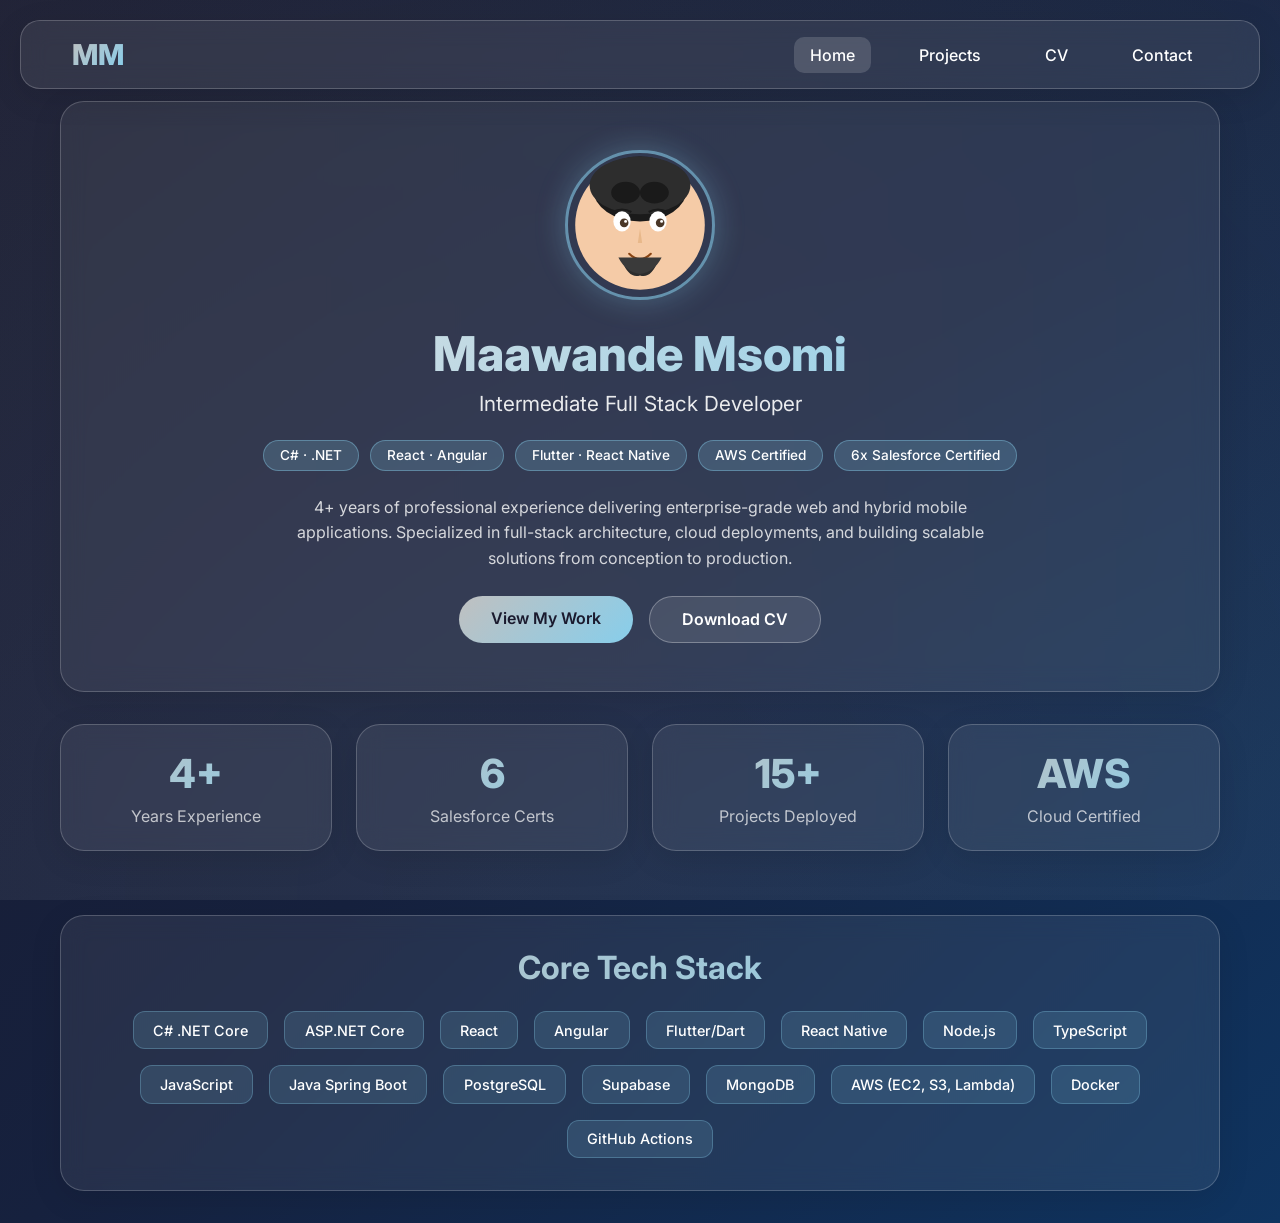
==== index.html @ 44770edf "Created personal portfolio with glass morphism effect styling" ====
<!DOCTYPE html>
<html lang="en">
<head>
    <meta charset="UTF-8">
    <meta name="viewport" content="width=device-width, initial-scale=1.0">
    <title>Maawande Msomi | Full Stack Developer</title>
    <link rel="stylesheet" href="css/style.css">
    <link href="https://fonts.googleapis.com/css2?family=Inter:wght@300;400;500;600;700;800&display=swap" rel="stylesheet">
</head>
<body>
    <!-- Animated Background -->
    <div class="bg-animation">
        <div class="gradient-bg"></div>
    </div>

    <!-- Glass Navigation -->
    <nav class="glass-nav">
        <div class="nav-container">
            <div class="logo">
                <span class="logo-text">MM</span>
            </div>
            <ul class="nav-links">
                <li><a href="index.html" class="active">Home</a></li>
                <li><a href="projects.html">Projects</a></li>
                <li><a href="cv.html">CV</a></li>
                <li><a href="contact.html">Contact</a></li>
            </ul>
            <div class="mobile-menu">☰</div>
        </div>
    </nav>

    <!-- Main Hero Section -->
    <main class="container">
        <div class="glass-card hero-card">
            <div class="avatar-container">
                <div class="avatar">
                    <svg viewBox="0 0 200 200" xmlns="http://www.w3.org/2000/svg">
                        <!-- Face base (fair skin) -->
                        <circle cx="100" cy="100" r="90" fill="#F5CBA7"/>
                        
                        <!-- Hair (short black) -->
                        <ellipse cx="100" cy="50" rx="65" ry="45" fill="#1a1a1a"/>
                        <ellipse cx="100" cy="45" rx="70" ry="40" fill="#2d2d2d"/>
                        <ellipse cx="80" cy="55" rx="20" ry="15" fill="#1a1a1a"/>
                        <ellipse cx="120" cy="55" rx="20" ry="15" fill="#1a1a1a"/>
                        
                        <!-- Eyes -->
                        <ellipse cx="75" cy="95" rx="12" ry="14" fill="white"/>
                        <ellipse cx="125" cy="95" rx="12" ry="14" fill="white"/>
                        <circle cx="78" cy="97" r="6" fill="#4a3728"/>
                        <circle cx="128" cy="97" r="6" fill="#4a3728"/>
                        <circle cx="80" cy="95" r="2" fill="white"/>
                        <circle cx="130" cy="95" r="2" fill="white"/>
                        
                        <!-- Eyebrows -->
                        <path d="M62 82 Q75 75 88 82" stroke="#1a1a1a" stroke-width="3" fill="none"/>
                        <path d="M112 82 Q125 75 138 82" stroke="#1a1a1a" stroke-width="3" fill="none"/>
                        
                        <!-- Nose -->
                        <path d="M100 105 L97 125 L103 125 Z" fill="#E8B88A"/>
                        
                        <!-- Mouth -->
                        <path d="M85 140 Q100 155 115 140" stroke="#8B4513" stroke-width="3" fill="none" stroke-linecap="round"/>
                        
                        <!-- Beard (black short beard) -->
                        <path d="M75 150 Q85 175 100 170 Q115 175 125 150" fill="#2d2d2d"/>
                        <path d="M70 145 Q80 165 100 168 Q120 165 130 145" fill="#3a3a3a"/>
                    </svg>
                </div>
            </div>
            <h1 class="hero-title">Maawande Msomi</h1>
            <p class="hero-subtitle">Intermediate Full Stack Developer</p>
            <div class="badge-container">
                <span class="badge">C# · .NET</span>
                <span class="badge">React · Angular</span>
                <span class="badge">Flutter · React Native</span>
                <span class="badge">AWS Certified</span>
                <span class="badge">6x Salesforce Certified</span>
            </div>
            <p class="hero-description">
                4+ years of professional experience delivering enterprise-grade web and hybrid mobile applications. 
                Specialized in full-stack architecture, cloud deployments, and building scalable solutions from 
                conception to production.
            </p>
            <div class="hero-buttons">
                <a href="projects.html" class="btn-primary">View My Work</a>
                <a href="cv.html" class="btn-secondary">Download CV</a>
            </div>
        </div>

        <!-- Stats Section -->
        <div class="stats-grid">
            <div class="glass-card stat-card">
                <div class="stat-number">4+</div>
                <div class="stat-label">Years Experience</div>
            </div>
            <div class="glass-card stat-card">
                <div class="stat-number">6</div>
                <div class="stat-label">Salesforce Certs</div>
            </div>
            <div class="glass-card stat-card">
                <div class="stat-number">15+</div>
                <div class="stat-label">Projects Deployed</div>
            </div>
            <div class="glass-card stat-card">
                <div class="stat-number">AWS</div>
                <div class="stat-label">Cloud Certified</div>
            </div>
        </div>

        <!-- Tech Stack Section -->
        <div class="glass-card tech-section">
            <h2 class="section-title">Core Tech Stack</h2>
            <div class="tech-grid">
                <div class="tech-item">C# .NET Core</div>
                <div class="tech-item">ASP.NET Core</div>
                <div class="tech-item">React</div>
                <div class="tech-item">Angular</div>
                <div class="tech-item">Flutter/Dart</div>
                <div class="tech-item">React Native</div>
                <div class="tech-item">Node.js</div>
                <div class="tech-item">TypeScript</div>
                <div class="tech-item">JavaScript</div>
                <div class="tech-item">Java Spring Boot</div>
                <div class="tech-item">PostgreSQL</div>
                <div class="tech-item">Supabase</div>
                <div class="tech-item">MongoDB</div>
                <div class="tech-item">AWS (EC2, S3, Lambda)</div>
                <div class="tech-item">Docker</div>
                <div class="tech-item">GitHub Actions</div>
            </div>
        </div>
    </main>

    <script src="js/main.js"></script>
</body>
</html>
---- css/style.css ----
* {
    margin: 0;
    padding: 0;
    box-sizing: border-box;
}

body {
    font-family: 'Inter', sans-serif;
    background: linear-gradient(135deg, #1a1a2e 0%, #16213e 50%, #0f3460 100%);
    min-height: 100vh;
    color: #fff;
    overflow-x: hidden;
}

/* Animated Background */
.bg-animation {
    position: fixed;
    top: 0;
    left: 0;
    width: 100%;
    height: 100%;
    z-index: -2;
    overflow: hidden;
}

.gradient-bg {
    position: absolute;
    width: 200%;
    height: 200%;
    background: radial-gradient(circle at 20% 50%, rgba(192, 192, 192, 0.1) 0%, rgba(173, 216, 230, 0.05) 50%, transparent 70%);
    animation: float 20s ease-in-out infinite;
}

@keyframes float {
    0%, 100% { transform: translate(0, 0) rotate(0deg); }
    33% { transform: translate(-2%, -2%) rotate(1deg); }
    66% { transform: translate(2%, 1%) rotate(-1deg); }
}

/* Glass Navigation */
.glass-nav {
    position: sticky;
    top: 20px;
    margin: 0 20px;
    background: rgba(255, 255, 255, 0.08);
    backdrop-filter: blur(12px);
    border-radius: 20px;
    border: 1px solid rgba(255, 255, 255, 0.2);
    box-shadow: 0 8px 32px rgba(0, 0, 0, 0.1);
    z-index: 1000;
}

.nav-container {
    max-width: 1200px;
    margin: 0 auto;
    padding: 1rem 2rem;
    display: flex;
    justify-content: space-between;
    align-items: center;
}

.logo-text {
    font-size: 1.8rem;
    font-weight: 800;
    background: linear-gradient(135deg, #c0c0c0, #87CEEB);
    -webkit-background-clip: text;
    background-clip: text;
    color: transparent;
}

.nav-links {
    display: flex;
    gap: 2rem;
    list-style: none;
}

.nav-links a {
    color: #fff;
    text-decoration: none;
    font-weight: 500;
    transition: all 0.3s ease;
    padding: 0.5rem 1rem;
    border-radius: 10px;
}

.nav-links a:hover, .nav-links a.active {
    background: rgba(255, 255, 255, 0.15);
    backdrop-filter: blur(4px);
}

.mobile-menu {
    display: none;
    font-size: 2rem;
    cursor: pointer;
}

/* Container */
.container {
    max-width: 1200px;
    margin: 2rem auto;
    padding: 0 20px;
}

/* Glass Cards */
.glass-card {
    background: rgba(255, 255, 255, 0.07);
    backdrop-filter: blur(12px);
    border-radius: 24px;
    border: 1px solid rgba(255, 255, 255, 0.2);
    padding: 2rem;
    margin-bottom: 2rem;
    transition: all 0.3s ease;
    box-shadow: 0 8px 32px rgba(0, 0, 0, 0.1);
}

.glass-card:hover {
    background: rgba(255, 255, 255, 0.12);
    border-color: rgba(255, 255, 255, 0.3);
    transform: translateY(-5px);
}

/* Hero Section */
.hero-card {
    text-align: center;
    padding: 3rem;
}

.avatar-container {
    display: flex;
    justify-content: center;
    margin-bottom: 1.5rem;
}

.avatar {
    width: 150px;
    height: 150px;
    border-radius: 50%;
    overflow: hidden;
    border: 3px solid rgba(135, 206, 235, 0.6);
    box-shadow: 0 0 30px rgba(135, 206, 235, 0.3);
}

.avatar svg {
    width: 100%;
    height: 100%;
}

.hero-title {
    font-size: 3rem;
    font-weight: 800;
    background: linear-gradient(135deg, #e0e0e0, #87CEEB);
    -webkit-background-clip: text;
    background-clip: text;
    color: transparent;
    margin-bottom: 0.5rem;
}

.hero-subtitle {
    font-size: 1.3rem;
    color: rgba(255, 255, 255, 0.9);
    margin-bottom: 1rem;
}

.badge-container {
    display: flex;
    flex-wrap: wrap;
    justify-content: center;
    gap: 0.7rem;
    margin: 1.5rem 0;
}

.badge {
    background: rgba(135, 206, 235, 0.2);
    border: 1px solid rgba(135, 206, 235, 0.4);
    padding: 0.4rem 1rem;
    border-radius: 20px;
    font-size: 0.85rem;
    font-weight: 500;
}

.hero-description {
    max-width: 700px;
    margin: 1.5rem auto;
    line-height: 1.6;
    color: rgba(255, 255, 255, 0.8);
}

.hero-buttons {
    display: flex;
    gap: 1rem;
    justify-content: center;
}

.btn-primary, .btn-secondary {
    padding: 0.8rem 2rem;
    border-radius: 40px;
    text-decoration: none;
    font-weight: 600;
    transition: all 0.3s ease;
    cursor: pointer;
    border: none;
    font-size: 1rem;
}

.btn-primary {
    background: linear-gradient(135deg, #c0c0c0, #87CEEB);
    color: #1a1a2e;
}

.btn-primary:hover {
    transform: translateY(-2px);
    box-shadow: 0 10px 25px rgba(135, 206, 235, 0.3);
}

.btn-secondary {
    background: rgba(255, 255, 255, 0.1);
    border: 1px solid rgba(255, 255, 255, 0.3);
    color: #fff;
}

.btn-secondary:hover {
    background: rgba(255, 255, 255, 0.2);
}

/* Stats Grid */
.stats-grid {
    display: grid;
    grid-template-columns: repeat(auto-fit, minmax(200px, 1fr));
    gap: 1.5rem;
    margin-bottom: 2rem;
}

.stat-card {
    text-align: center;
    padding: 1.5rem;
}

.stat-number {
    font-size: 2.5rem;
    font-weight: 800;
    background: linear-gradient(135deg, #c0c0c0, #87CEEB);
    -webkit-background-clip: text;
    background-clip: text;
    color: transparent;
}

.stat-label {
    margin-top: 0.5rem;
    color: rgba(255, 255, 255, 0.7);
}

/* Tech Section */
.tech-section {
    text-align: center;
}

.section-title {
    font-size: 2rem;
    margin-bottom: 1.5rem;
    background: linear-gradient(135deg, #c0c0c0, #87CEEB);
    -webkit-background-clip: text;
    background-clip: text;
    color: transparent;
}

.tech-grid {
    display: flex;
    flex-wrap: wrap;
    justify-content: center;
    gap: 1rem;
}

.tech-item {
    background: rgba(135, 206, 235, 0.15);
    padding: 0.6rem 1.2rem;
    border-radius: 12px;
    font-size: 0.9rem;
    font-weight: 500;
    border: 1px solid rgba(135, 206, 235, 0.3);
}

/* Projects Grid */
.projects-grid {
    display: grid;
    grid-template-columns: repeat(auto-fill, minmax(350px, 1fr));
    gap: 2rem;
}

.project-card {
    background: rgba(255, 255, 255, 0.07);
    backdrop-filter: blur(12px);
    border-radius: 20px;
    padding: 1.5rem;
    border: 1px solid rgba(255, 255, 255, 0.2);
    transition: all 0.3s ease;
}

.project-card:hover {
    transform: translateY(-8px);
    background: rgba(255, 255, 255, 0.12);
    border-color: rgba(135, 206, 235, 0.5);
}

.project-title {
    font-size: 1.5rem;
    font-weight: 700;
    margin-bottom: 0.5rem;
    color: #87CEEB;
}

.project-description {
    color: rgba(255, 255, 255, 0.8);
    line-height: 1.5;
    margin: 1rem 0;
}

.project-tech {
    display: flex;
    flex-wrap: wrap;
    gap: 0.5rem;
    margin: 1rem 0;
}

.tech-tag {
    background: rgba(135, 206, 235, 0.2);
    padding: 0.2rem 0.7rem;
    border-radius: 12px;
    font-size: 0.75rem;
}

.project-links {
    display: flex;
    gap: 1rem;
    margin-top: 1rem;
}

.project-link {
    color: #87CEEB;
    text-decoration: none;
    font-size: 0.9rem;
    font-weight: 500;
}

/* CV Page Styles */
.cert-banner {
    text-align: center;
}

.cert-list {
    display: flex;
    flex-wrap: wrap;
    justify-content: center;
    gap: 0.8rem;
    margin-top: 1rem;
}

.cert-badge {
    background: rgba(135, 206, 235, 0.2);
    border: 1px solid rgba(135, 206, 235, 0.4);
    padding: 0.4rem 1rem;
    border-radius: 20px;
    font-size: 0.85rem;
}

.cv-section {
    padding: 2rem;
}

.experience-item, .education-item {
    margin-bottom: 2rem;
    padding-bottom: 1.5rem;
    border-bottom: 1px solid rgba(255, 255, 255, 0.1);
}

.experience-item h3, .education-item h3 {
    font-size: 1.2rem;
    color: #87CEEB;
    margin-bottom: 0.3rem;
}

.company, .institution {
    color: rgba(255, 255, 255, 0.6);
    margin-bottom: 1rem;
    font-size: 0.9rem;
}

.experience-item ul {
    list-style: none;
    padding-left: 0;
}

.experience-item li {
    padding-left: 1.2rem;
    position: relative;
    margin-bottom: 0.5rem;
    line-height: 1.5;
}

.experience-item li:before {
    content: "▹";
    position: absolute;
    left: 0;
    color: #87CEEB;
}

.skills-grid {
    display: grid;
    grid-template-columns: repeat(auto-fit, minmax(300px, 1fr));
    gap: 1.5rem;
}

.skill-category h3 {
    color: #87CEEB;
    margin-bottom: 0.5rem;
    font-size: 1rem;
}

.skill-category p {
    line-height: 1.6;
    color: rgba(255, 255, 255, 0.8);
    font-size: 0.9rem;
}

/* Contact Page */
.contact-grid {
    display: grid;
    grid-template-columns: 1fr 1.5fr;
    gap: 2rem;
}

.contact-detail {
    display: flex;
    gap: 1rem;
    margin-bottom: 1.5rem;
    align-items: center;
}

.contact-icon {
    font-size: 1.5rem;
}

.contact-detail a {
    color: #87CEEB;
    text-decoration: none;
}

.social-links {
    display: flex;
    gap: 1rem;
    margin-top: 2rem;
}

.social-link {
    background: rgba(135, 206, 235, 0.2);
    padding: 0.5rem 1rem;
    border-radius: 20px;
    text-decoration: none;
    color: #fff;
}

.contact-form input, .contact-form textarea {
    width: 100%;
    padding: 0.8rem;
    margin-bottom: 1rem;
    background: rgba(255, 255, 255, 0.1);
    border: 1px solid rgba(255, 255, 255, 0.2);
    border-radius: 12px;
    color: #fff;
    font-family: inherit;
}

.contact-form input:focus, .contact-form textarea:focus {
    outline: none;
    border-color: #87CEEB;
}

.form-note {
    font-size: 0.75rem;
    color: rgba(255, 255, 255, 0.5);
    margin-top: 1rem;
    text-align: center;
}

/* Page Header */
.page-header {
    text-align: center;
}

.page-title {
    font-size: 2.5rem;
    font-weight: 800;
    background: linear-gradient(135deg, #c0c0c0, #87CEEB);
    -webkit-background-clip: text;
    background-clip: text;
    color: transparent;
    margin-bottom: 0.5rem;
}

.page-subtitle {
    color: rgba(255, 255, 255, 0.7);
}

/* Responsive */
@media (max-width: 768px) {
    .nav-links {
        display: none;
    }
    
    .mobile-menu {
        display: block;
    }
    
    .hero-title {
        font-size: 2rem;
    }
    
    .projects-grid {
        grid-template-columns: 1fr;
    }
    
    .contact-grid {
        grid-template-columns: 1fr;
    }
    
    .stats-grid {
        grid-template-columns: repeat(2, 1fr);
    }
    
    .hero-buttons {
        flex-direction: column;
    }
    
    .glass-card {
        padding: 1.5rem;
    }
}
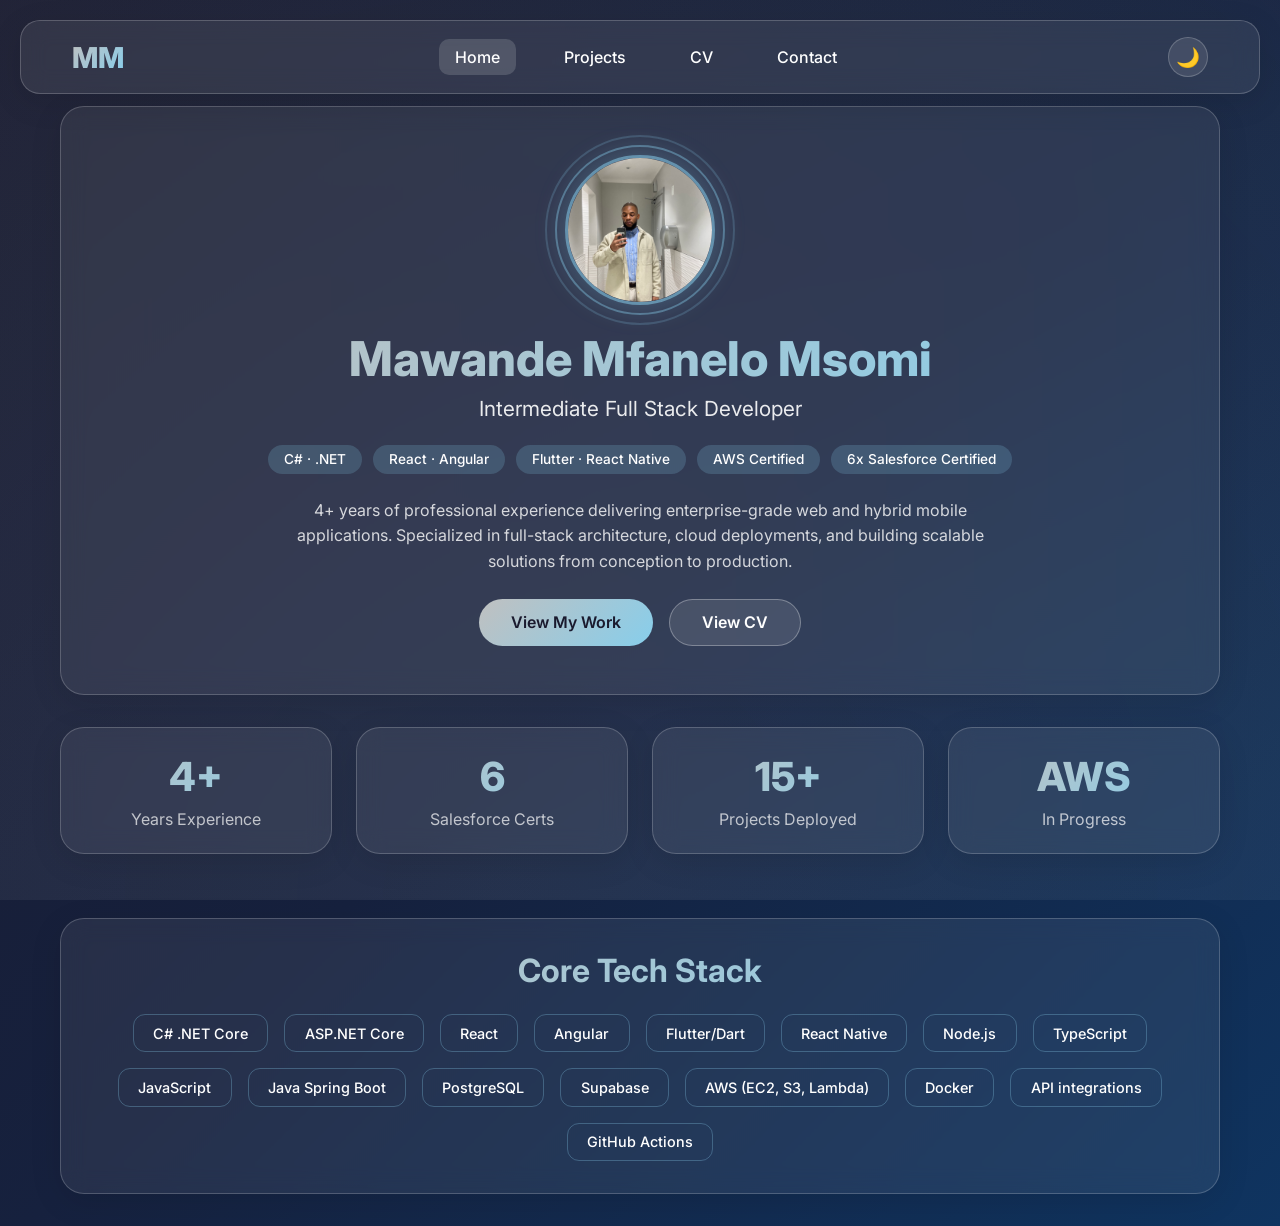
==== commit 310959b2: "added themes on the portfolio and a picture" ====
--- a/index.html
+++ b/index.html
@@ -3,11 +3,11 @@
 <head>
     <meta charset="UTF-8">
     <meta name="viewport" content="width=device-width, initial-scale=1.0">
-    <title>Maawande Msomi | Full Stack Developer</title>
+    <title>Mawande Mfanelo Msomi | Full Stack Developer</title>
     <link rel="stylesheet" href="css/style.css">
     <link href="https://fonts.googleapis.com/css2?family=Inter:wght@300;400;500;600;700;800&display=swap" rel="stylesheet">
 </head>
-<body>
+<body data-theme="regular">
     <!-- Animated Background -->
     <div class="bg-animation">
         <div class="gradient-bg"></div>
@@ -25,50 +25,28 @@
                 <li><a href="cv.html">CV</a></li>
                 <li><a href="contact.html">Contact</a></li>
             </ul>
-            <div class="mobile-menu">☰</div>
+            <div class="nav-right">
+                <button class="theme-toggle" id="themeToggle" aria-label="Toggle theme">
+                    <span class="theme-icon">🌙</span>
+                </button>
+                <div class="mobile-menu">☰</div>
+            </div>
         </div>
     </nav>
 
     <!-- Main Hero Section -->
     <main class="container">
         <div class="glass-card hero-card">
-            <div class="avatar-container">
-                <div class="avatar">
-                    <svg viewBox="0 0 200 200" xmlns="http://www.w3.org/2000/svg">
-                        <!-- Face base (fair skin) -->
-                        <circle cx="100" cy="100" r="90" fill="#F5CBA7"/>
-                        
-                        <!-- Hair (short black) -->
-                        <ellipse cx="100" cy="50" rx="65" ry="45" fill="#1a1a1a"/>
-                        <ellipse cx="100" cy="45" rx="70" ry="40" fill="#2d2d2d"/>
-                        <ellipse cx="80" cy="55" rx="20" ry="15" fill="#1a1a1a"/>
-                        <ellipse cx="120" cy="55" rx="20" ry="15" fill="#1a1a1a"/>
-                        
-                        <!-- Eyes -->
-                        <ellipse cx="75" cy="95" rx="12" ry="14" fill="white"/>
-                        <ellipse cx="125" cy="95" rx="12" ry="14" fill="white"/>
-                        <circle cx="78" cy="97" r="6" fill="#4a3728"/>
-                        <circle cx="128" cy="97" r="6" fill="#4a3728"/>
-                        <circle cx="80" cy="95" r="2" fill="white"/>
-                        <circle cx="130" cy="95" r="2" fill="white"/>
-                        
-                        <!-- Eyebrows -->
-                        <path d="M62 82 Q75 75 88 82" stroke="#1a1a1a" stroke-width="3" fill="none"/>
-                        <path d="M112 82 Q125 75 138 82" stroke="#1a1a1a" stroke-width="3" fill="none"/>
-                        
-                        <!-- Nose -->
-                        <path d="M100 105 L97 125 L103 125 Z" fill="#E8B88A"/>
-                        
-                        <!-- Mouth -->
-                        <path d="M85 140 Q100 155 115 140" stroke="#8B4513" stroke-width="3" fill="none" stroke-linecap="round"/>
-                        
-                        <!-- Beard (black short beard) -->
-                        <path d="M75 150 Q85 175 100 170 Q115 175 125 150" fill="#2d2d2d"/>
-                        <path d="M70 145 Q80 165 100 168 Q120 165 130 145" fill="#3a3a3a"/>
-                    </svg>
+            <!-- Photo with Animation -->
+            <div class="photo-container">
+                <div class="animated-photo">
+                   <img src="assets/mawande.jpeg.jpg" alt="Mawande Msomi" class="profile-photo">
+                    <div class="photo-ring"></div>
+                    <div class="photo-ring-2"></div>
                 </div>
             </div>
-            <h1 class="hero-title">Maawande Msomi</h1>
+            
+            <h1 class="hero-title">Mawande Mfanelo Msomi</h1>
             <p class="hero-subtitle">Intermediate Full Stack Developer</p>
             <div class="badge-container">
                 <span class="badge">C# · .NET</span>
@@ -84,7 +62,7 @@
             </p>
             <div class="hero-buttons">
                 <a href="projects.html" class="btn-primary">View My Work</a>
-                <a href="cv.html" class="btn-secondary">Download CV</a>
+                <a href="cv.html" class="btn-secondary">View CV</a>
             </div>
         </div>
 
@@ -104,7 +82,7 @@
             </div>
             <div class="glass-card stat-card">
                 <div class="stat-number">AWS</div>
-                <div class="stat-label">Cloud Certified</div>
+                <div class="stat-label">In Progress</div>
             </div>
         </div>
 
@@ -124,9 +102,9 @@
                 <div class="tech-item">Java Spring Boot</div>
                 <div class="tech-item">PostgreSQL</div>
                 <div class="tech-item">Supabase</div>
-                <div class="tech-item">MongoDB</div>
                 <div class="tech-item">AWS (EC2, S3, Lambda)</div>
                 <div class="tech-item">Docker</div>
+                <div class="tech-item">API integrations</div>
                 <div class="tech-item">GitHub Actions</div>
             </div>
         </div>
--- a/css/style.css
+++ b/css/style.css
@@ -6,10 +6,281 @@
 
 body {
     font-family: 'Inter', sans-serif;
-    background: linear-gradient(135deg, #1a1a2e 0%, #16213e 50%, #0f3460 100%);
     min-height: 100vh;
     color: #fff;
     overflow-x: hidden;
+    transition: background 0.5s ease, color 0.5s ease;
+}
+
+/* ===== THEMES ===== */
+
+/* Regular Theme (Dark Navy + Silver/Blue) - ORIGINAL */
+body[data-theme="regular"] {
+    background: linear-gradient(135deg, #1a1a2e 0%, #16213e 50%, #0f3460 100%);
+    color: #fff;
+}
+body[data-theme="regular"] .glass-card {
+    background: rgba(255, 255, 255, 0.07);
+    backdrop-filter: blur(12px);
+    border-color: rgba(255, 255, 255, 0.2);
+}
+body[data-theme="regular"] .glass-nav {
+    background: rgba(255, 255, 255, 0.08);
+    backdrop-filter: blur(12px);
+    border-color: rgba(255, 255, 255, 0.2);
+}
+body[data-theme="regular"] .badge {
+    background: rgba(135, 206, 235, 0.2);
+    border-color: rgba(135, 206, 235, 0.4);
+}
+body[data-theme="regular"] .hero-title,
+body[data-theme="regular"] .section-title,
+body[data-theme="regular"] .page-title {
+    background: linear-gradient(135deg, #c0c0c0, #87CEEB);
+    -webkit-background-clip: text;
+    background-clip: text;
+    color: transparent;
+}
+body[data-theme="regular"] .stat-number {
+    background: linear-gradient(135deg, #c0c0c0, #87CEEB);
+    -webkit-background-clip: text;
+    background-clip: text;
+    color: transparent;
+}
+body[data-theme="regular"] .project-title {
+    color: #87CEEB;
+}
+body[data-theme="regular"] .experience-item h3,
+body[data-theme="regular"] .education-item h3 {
+    color: #87CEEB;
+}
+body[data-theme="regular"] .skill-category h3 {
+    color: #87CEEB;
+}
+body[data-theme="regular"] .contact-detail a {
+    color: #87CEEB;
+}
+
+/* Light Theme (White + Light Blue) */
+body[data-theme="light"] {
+    background: linear-gradient(135deg, #f0f4ff 0%, #e8f0fe 50%, #dbeafe 100%);
+    color: #1a1a2e;
+}
+body[data-theme="light"] .glass-card {
+    background: rgba(255, 255, 255, 0.6);
+    backdrop-filter: blur(12px);
+    border-color: rgba(135, 206, 235, 0.4);
+}
+body[data-theme="light"] .glass-nav {
+    background: rgba(255, 255, 255, 0.7);
+    backdrop-filter: blur(12px);
+    border-color: rgba(135, 206, 235, 0.3);
+}
+body[data-theme="light"] .badge {
+    background: rgba(135, 206, 235, 0.3);
+    border-color: rgba(135, 206, 235, 0.5);
+    color: #1a1a2e;
+}
+body[data-theme="light"] .hero-title,
+body[data-theme="light"] .section-title,
+body[data-theme="light"] .page-title {
+    background: linear-gradient(135deg, #2563eb, #60a5fa);
+    -webkit-background-clip: text;
+    background-clip: text;
+    color: transparent;
+}
+body[data-theme="light"] .stat-number {
+    background: linear-gradient(135deg, #2563eb, #60a5fa);
+    -webkit-background-clip: text;
+    background-clip: text;
+    color: transparent;
+}
+body[data-theme="light"] .hero-subtitle,
+body[data-theme="light"] .page-subtitle {
+    color: #1a1a2e;
+}
+body[data-theme="light"] .hero-description {
+    color: #374151;
+}
+body[data-theme="light"] .stat-label {
+    color: #4b5563;
+}
+body[data-theme="light"] .tech-item {
+    background: rgba(135, 206, 235, 0.2);
+    border-color: rgba(135, 206, 235, 0.3);
+    color: #1a1a2e;
+}
+body[data-theme="light"] .nav-links a {
+    color: #1a1a2e;
+}
+body[data-theme="light"] .nav-links a:hover,
+body[data-theme="light"] .nav-links a.active {
+    background: rgba(135, 206, 235, 0.3);
+}
+body[data-theme="light"] .project-description {
+    color: #374151;
+}
+body[data-theme="light"] .experience-item ul li {
+    color: #374151;
+}
+body[data-theme="light"] .company,
+body[data-theme="light"] .institution {
+    color: #4b5563;
+}
+body[data-theme="light"] .skill-category p {
+    color: #374151;
+}
+body[data-theme="light"] .contact-detail a {
+    color: #2563eb;
+}
+body[data-theme="light"] .cert-badge {
+    background: rgba(135, 206, 235, 0.3);
+    border-color: rgba(135, 206, 235, 0.5);
+    color: #1a1a2e;
+}
+body[data-theme="light"] .form-note {
+    color: #6b7280;
+}
+body[data-theme="light"] .contact-form input,
+body[data-theme="light"] .contact-form textarea {
+    background: rgba(255, 255, 255, 0.8);
+    border-color: rgba(135, 206, 235, 0.3);
+    color: #1a1a2e;
+}
+body[data-theme="light"] .btn-secondary {
+    background: rgba(0, 0, 0, 0.05);
+    border-color: rgba(0, 0, 0, 0.2);
+    color: #1a1a2e;
+}
+body[data-theme="light"] .btn-secondary:hover {
+    background: rgba(0, 0, 0, 0.1);
+}
+body[data-theme="light"] .project-title {
+    color: #2563eb;
+}
+body[data-theme="light"] .experience-item h3,
+body[data-theme="light"] .education-item h3 {
+    color: #2563eb;
+}
+body[data-theme="light"] .skill-category h3 {
+    color: #2563eb;
+}
+body[data-theme="light"] .project-link {
+    color: #2563eb;
+}
+body[data-theme="light"] .experience-item li:before {
+    color: #2563eb;
+}
+
+/* Dark Theme (Black + Light Green) */
+body[data-theme="dark"] {
+    background: linear-gradient(135deg, #0a0a0a 0%, #1a1a1a 50%, #0d1f0d 100%);
+    color: #e0e0e0;
+}
+body[data-theme="dark"] .glass-card {
+    background: rgba(0, 0, 0, 0.5);
+    backdrop-filter: blur(12px);
+    border-color: rgba(144, 238, 144, 0.3);
+}
+body[data-theme="dark"] .glass-nav {
+    background: rgba(0, 0, 0, 0.6);
+    backdrop-filter: blur(12px);
+    border-color: rgba(144, 238, 144, 0.2);
+}
+body[data-theme="dark"] .badge {
+    background: rgba(144, 238, 144, 0.15);
+    border-color: rgba(144, 238, 144, 0.4);
+    color: #90ee90;
+}
+body[data-theme="dark"] .hero-title,
+body[data-theme="dark"] .section-title,
+body[data-theme="dark"] .page-title {
+    background: linear-gradient(135deg, #90ee90, #00ff7f);
+    -webkit-background-clip: text;
+    background-clip: text;
+    color: transparent;
+}
+body[data-theme="dark"] .stat-number {
+    background: linear-gradient(135deg, #90ee90, #00ff7f);
+    -webkit-background-clip: text;
+    background-clip: text;
+    color: transparent;
+}
+body[data-theme="dark"] .hero-subtitle,
+body[data-theme="dark"] .page-subtitle {
+    color: #b0b0b0;
+}
+body[data-theme="dark"] .hero-description {
+    color: #c0c0c0;
+}
+body[data-theme="dark"] .stat-label {
+    color: #9ca3af;
+}
+body[data-theme="dark"] .tech-item {
+    background: rgba(144, 238, 144, 0.1);
+    border-color: rgba(144, 238, 144, 0.2);
+    color: #90ee90;
+}
+body[data-theme="dark"] .nav-links a {
+    color: #e0e0e0;
+}
+body[data-theme="dark"] .nav-links a:hover,
+body[data-theme="dark"] .nav-links a.active {
+    background: rgba(144, 238, 144, 0.15);
+}
+body[data-theme="dark"] .project-description {
+    color: #c0c0c0;
+}
+body[data-theme="dark"] .experience-item ul li {
+    color: #c0c0c0;
+}
+body[data-theme="dark"] .company,
+body[data-theme="dark"] .institution {
+    color: #9ca3af;
+}
+body[data-theme="dark"] .skill-category p {
+    color: #c0c0c0;
+}
+body[data-theme="dark"] .contact-detail a {
+    color: #90ee90;
+}
+body[data-theme="dark"] .cert-badge {
+    background: rgba(144, 238, 144, 0.15);
+    border-color: rgba(144, 238, 144, 0.3);
+    color: #90ee90;
+}
+body[data-theme="dark"] .form-note {
+    color: #6b7280;
+}
+body[data-theme="dark"] .contact-form input,
+body[data-theme="dark"] .contact-form textarea {
+    background: rgba(0, 0, 0, 0.4);
+    border-color: rgba(144, 238, 144, 0.2);
+    color: #e0e0e0;
+}
+body[data-theme="dark"] .btn-secondary {
+    background: rgba(144, 238, 144, 0.1);
+    border-color: rgba(144, 238, 144, 0.3);
+    color: #90ee90;
+}
+body[data-theme="dark"] .btn-secondary:hover {
+    background: rgba(144, 238, 144, 0.2);
+}
+body[data-theme="dark"] .project-title {
+    color: #90ee90;
+}
+body[data-theme="dark"] .experience-item h3,
+body[data-theme="dark"] .education-item h3 {
+    color: #90ee90;
+}
+body[data-theme="dark"] .skill-category h3 {
+    color: #90ee90;
+}
+body[data-theme="dark"] .project-link {
+    color: #90ee90;
+}
+body[data-theme="dark"] .experience-item li:before {
+    color: #90ee90;
 }
 
 /* Animated Background */
@@ -37,17 +308,17 @@
     66% { transform: translate(2%, 1%) rotate(-1deg); }
 }
 
-/* Glass Navigation */
+/* Glass Navigation - RESTORED */
 .glass-nav {
     position: sticky;
     top: 20px;
     margin: 0 20px;
-    background: rgba(255, 255, 255, 0.08);
     backdrop-filter: blur(12px);
     border-radius: 20px;
     border: 1px solid rgba(255, 255, 255, 0.2);
     box-shadow: 0 8px 32px rgba(0, 0, 0, 0.1);
     z-index: 1000;
+    transition: background 0.5s ease, border-color 0.5s ease;
 }
 
 .nav-container {
@@ -75,23 +346,50 @@
 }
 
 .nav-links a {
-    color: #fff;
     text-decoration: none;
     font-weight: 500;
     transition: all 0.3s ease;
     padding: 0.5rem 1rem;
     border-radius: 10px;
-}
-
-.nav-links a:hover, .nav-links a.active {
+    color: #fff;
+}
+
+.nav-links a:hover,
+.nav-links a.active {
     background: rgba(255, 255, 255, 0.15);
     backdrop-filter: blur(4px);
+}
+
+.nav-right {
+    display: flex;
+    align-items: center;
+    gap: 1rem;
+}
+
+.theme-toggle {
+    background: rgba(255, 255, 255, 0.1);
+    border: 1px solid rgba(255, 255, 255, 0.2);
+    border-radius: 50%;
+    width: 40px;
+    height: 40px;
+    cursor: pointer;
+    font-size: 1.2rem;
+    transition: all 0.3s ease;
+    display: flex;
+    align-items: center;
+    justify-content: center;
+}
+
+.theme-toggle:hover {
+    transform: scale(1.1);
+    background: rgba(255, 255, 255, 0.2);
 }
 
 .mobile-menu {
     display: none;
     font-size: 2rem;
     cursor: pointer;
+    color: #fff;
 }
 
 /* Container */
@@ -101,9 +399,8 @@
     padding: 0 20px;
 }
 
-/* Glass Cards */
+/* Glass Cards - RESTORED */
 .glass-card {
-    background: rgba(255, 255, 255, 0.07);
     backdrop-filter: blur(12px);
     border-radius: 24px;
     border: 1px solid rgba(255, 255, 255, 0.2);
@@ -114,44 +411,105 @@
 }
 
 .glass-card:hover {
-    background: rgba(255, 255, 255, 0.12);
-    border-color: rgba(255, 255, 255, 0.3);
     transform: translateY(-5px);
 }
 
-/* Hero Section */
+/* ===== PHOTO WITH ANIMATION ===== */
+.photo-container {
+    display: flex;
+    justify-content: center;
+    margin-bottom: 1.5rem;
+}
+
+.animated-photo {
+    position: relative;
+    width: 150px;
+    height: 150px;
+}
+
+.profile-photo {
+    width: 100%;
+    height: 100%;
+    border-radius: 50%;
+    object-fit: cover;
+    position: relative;
+    z-index: 2;
+    border: 3px solid rgba(135, 206, 235, 0.6);
+    box-shadow: 0 0 30px rgba(135, 206, 235, 0.3);
+}
+
+/* Pulsing ring animation */
+.photo-ring {
+    position: absolute;
+    top: -10px;
+    left: -10px;
+    width: calc(100% + 20px);
+    height: calc(100% + 20px);
+    border-radius: 50%;
+    border: 2px solid rgba(135, 206, 235, 0.4);
+    animation: pulse-ring 2s ease-in-out infinite;
+    z-index: 1;
+}
+
+.photo-ring-2 {
+    position: absolute;
+    top: -20px;
+    left: -20px;
+    width: calc(100% + 40px);
+    height: calc(100% + 40px);
+    border-radius: 50%;
+    border: 2px solid rgba(135, 206, 235, 0.2);
+    animation: pulse-ring 2s ease-in-out infinite 0.5s;
+    z-index: 0;
+}
+
+@keyframes pulse-ring {
+    0% {
+        transform: scale(1);
+        opacity: 0.8;
+    }
+    50% {
+        transform: scale(1.1);
+        opacity: 0.3;
+    }
+    100% {
+        transform: scale(1);
+        opacity: 0.8;
+    }
+}
+
+/* Theme-specific photo rings */
+body[data-theme="light"] .photo-ring {
+    border-color: rgba(37, 99, 235, 0.4);
+}
+body[data-theme="light"] .photo-ring-2 {
+    border-color: rgba(37, 99, 235, 0.2);
+}
+body[data-theme="light"] .profile-photo {
+    border-color: rgba(37, 99, 235, 0.6);
+    box-shadow: 0 0 30px rgba(37, 99, 235, 0.3);
+}
+
+body[data-theme="dark"] .photo-ring {
+    border-color: rgba(144, 238, 144, 0.4);
+}
+body[data-theme="dark"] .photo-ring-2 {
+    border-color: rgba(144, 238, 144, 0.2);
+}
+body[data-theme="dark"] .profile-photo {
+    border-color: rgba(144, 238, 144, 0.6);
+    box-shadow: 0 0 30px rgba(144, 238, 144, 0.3);
+}
+
+/* Hero Section - RESTORED */
 .hero-card {
     text-align: center;
     padding: 3rem;
 }
 
-.avatar-container {
-    display: flex;
-    justify-content: center;
-    margin-bottom: 1.5rem;
-}
-
-.avatar {
-    width: 150px;
-    height: 150px;
-    border-radius: 50%;
-    overflow: hidden;
-    border: 3px solid rgba(135, 206, 235, 0.6);
-    box-shadow: 0 0 30px rgba(135, 206, 235, 0.3);
-}
-
-.avatar svg {
-    width: 100%;
-    height: 100%;
-}
-
 .hero-title {
     font-size: 3rem;
     font-weight: 800;
-    background: linear-gradient(135deg, #e0e0e0, #87CEEB);
-    -webkit-background-clip: text;
-    background-clip: text;
-    color: transparent;
     margin-bottom: 0.5rem;
 }
 
@@ -170,12 +528,11 @@
 }
 
 .badge {
-    background: rgba(135, 206, 235, 0.2);
-    border: 1px solid rgba(135, 206, 235, 0.4);
     padding: 0.4rem 1rem;
     border-radius: 20px;
     font-size: 0.85rem;
     font-weight: 500;
+    transition: all 0.3s ease;
 }
 
 .hero-description {
@@ -189,9 +546,11 @@
     display: flex;
     gap: 1rem;
     justify-content: center;
-}
-
-.btn-primary, .btn-secondary {
+    flex-wrap: wrap;
+}
+
+.btn-primary,
+.btn-secondary {
     padding: 0.8rem 2rem;
     border-radius: 40px;
     text-decoration: none;
@@ -200,6 +559,9 @@
     cursor: pointer;
     border: none;
     font-size: 1rem;
+    display: inline-flex;
+    align-items: center;
+    gap: 0.5rem;
 }
 
 .btn-primary {
@@ -222,7 +584,7 @@
     background: rgba(255, 255, 255, 0.2);
 }
 
-/* Stats Grid */
+/* Stats Grid - RESTORED */
 .stats-grid {
     display: grid;
     grid-template-columns: repeat(auto-fit, minmax(200px, 1fr));
@@ -238,10 +600,6 @@
 .stat-number {
     font-size: 2.5rem;
     font-weight: 800;
-    background: linear-gradient(135deg, #c0c0c0, #87CEEB);
-    -webkit-background-clip: text;
-    background-clip: text;
-    color: transparent;
 }
 
 .stat-label {
@@ -249,7 +607,7 @@
     color: rgba(255, 255, 255, 0.7);
 }
 
-/* Tech Section */
+/* Tech Section - RESTORED */
 .tech-section {
     text-align: center;
 }
@@ -257,10 +615,6 @@
 .section-title {
     font-size: 2rem;
     margin-bottom: 1.5rem;
-    background: linear-gradient(135deg, #c0c0c0, #87CEEB);
-    -webkit-background-clip: text;
-    background-clip: text;
-    color: transparent;
 }
 
 .tech-grid {
@@ -271,15 +625,19 @@
 }
 
 .tech-item {
-    background: rgba(135, 206, 235, 0.15);
     padding: 0.6rem 1.2rem;
     border-radius: 12px;
     font-size: 0.9rem;
     font-weight: 500;
     border: 1px solid rgba(135, 206, 235, 0.3);
-}
-
-/* Projects Grid */
+    transition: all 0.3s ease;
+}
+
+.tech-item:hover {
+    transform: scale(1.05);
+}
+
+/* Projects Grid - RESTORED */
 .projects-grid {
     display: grid;
     grid-template-columns: repeat(auto-fill, minmax(350px, 1fr));
@@ -287,25 +645,20 @@
 }
 
 .project-card {
-    background: rgba(255, 255, 255, 0.07);
-    backdrop-filter: blur(12px);
+    padding: 1.5rem;
     border-radius: 20px;
-    padding: 1.5rem;
     border: 1px solid rgba(255, 255, 255, 0.2);
     transition: all 0.3s ease;
 }
 
 .project-card:hover {
     transform: translateY(-8px);
-    background: rgba(255, 255, 255, 0.12);
-    border-color: rgba(135, 206, 235, 0.5);
 }
 
 .project-title {
     font-size: 1.5rem;
     font-weight: 700;
     margin-bottom: 0.5rem;
-    color: #87CEEB;
 }
 
 .project-description {
@@ -332,6 +685,7 @@
     display: flex;
     gap: 1rem;
     margin-top: 1rem;
+    flex-wrap: wrap;
 }
 
 .project-link {
@@ -341,7 +695,19 @@
     font-weight: 500;
 }
 
-/* CV Page Styles */
+.project-link:hover {
+    text-decoration: underline;
+}
+
+/* CV Page Styles - RESTORED */
+.cv-download-buttons {
+    display: flex;
+    gap: 1rem;
+    justify-content: center;
+    margin-top: 1rem;
+    flex-wrap: wrap;
+}
+
 .cert-banner {
     text-align: center;
 }
@@ -355,30 +721,38 @@
 }
 
 .cert-badge {
-    background: rgba(135, 206, 235, 0.2);
-    border: 1px solid rgba(135, 206, 235, 0.4);
     padding: 0.4rem 1rem;
     border-radius: 20px;
     font-size: 0.85rem;
+    border: 1px solid rgba(135, 206, 235, 0.4);
 }
 
 .cv-section {
     padding: 2rem;
 }
 
-.experience-item, .education-item {
+.experience-item,
+.education-item {
     margin-bottom: 2rem;
     padding-bottom: 1.5rem;
     border-bottom: 1px solid rgba(255, 255, 255, 0.1);
 }
 
-.experience-item h3, .education-item h3 {
+.experience-item:last-child,
+.education-item:last-child {
+    border-bottom: none;
+    margin-bottom: 0;
+    padding-bottom: 0;
+}
+
+.experience-item h3,
+.education-item h3 {
     font-size: 1.2rem;
-    color: #87CEEB;
     margin-bottom: 0.3rem;
 }
 
-.company, .institution {
+.company,
+.institution {
     color: rgba(255, 255, 255, 0.6);
     margin-bottom: 1rem;
     font-size: 0.9rem;
@@ -405,12 +779,11 @@
 
 .skills-grid {
     display: grid;
-    grid-template-columns: repeat(auto-fit, minmax(300px, 1fr));
+    grid-template-columns: repeat(auto-fit, minmax(280px, 1fr));
     gap: 1.5rem;
 }
 
 .skill-category h3 {
-    color: #87CEEB;
     margin-bottom: 0.5rem;
     font-size: 1rem;
 }
@@ -421,7 +794,7 @@
     font-size: 0.9rem;
 }
 
-/* Contact Page */
+/* Contact Page - RESTORED */
 .contact-grid {
     display: grid;
     grid-template-columns: 1fr 1.5fr;
@@ -440,25 +813,36 @@
 }
 
 .contact-detail a {
-    color: #87CEEB;
     text-decoration: none;
+}
+
+.contact-detail a:hover {
+    text-decoration: underline;
 }
 
 .social-links {
     display: flex;
     gap: 1rem;
     margin-top: 2rem;
+    flex-wrap: wrap;
 }
 
 .social-link {
-    background: rgba(135, 206, 235, 0.2);
     padding: 0.5rem 1rem;
     border-radius: 20px;
     text-decoration: none;
     color: #fff;
-}
-
-.contact-form input, .contact-form textarea {
+    background: rgba(135, 206, 235, 0.2);
+    transition: all 0.3s ease;
+}
+
+.social-link:hover {
+    background: rgba(135, 206, 235, 0.3);
+    transform: translateY(-2px);
+}
+
+.contact-form input,
+.contact-form textarea {
     width: 100%;
     padding: 0.8rem;
     margin-bottom: 1rem;
@@ -467,9 +851,11 @@
     border-radius: 12px;
     color: #fff;
     font-family: inherit;
-}
-
-.contact-form input:focus, .contact-form textarea:focus {
+    transition: all 0.3s ease;
+}
+
+.contact-form input:focus,
+.contact-form textarea:focus {
     outline: none;
     border-color: #87CEEB;
 }
@@ -481,7 +867,7 @@
     text-align: center;
 }
 
-/* Page Header */
+/* Page Header - RESTORED */
 .page-header {
     text-align: center;
 }
@@ -489,10 +875,6 @@
 .page-title {
     font-size: 2.5rem;
     font-weight: 800;
-    background: linear-gradient(135deg, #c0c0c0, #87CEEB);
-    -webkit-background-clip: text;
-    background-clip: text;
-    color: transparent;
     margin-bottom: 0.5rem;
 }
 
@@ -500,20 +882,47 @@
     color: rgba(255, 255, 255, 0.7);
 }
 
-/* Responsive */
+/* ===== RESPONSIVE ===== */
+@media (max-width: 1024px) {
+    .projects-grid {
+        grid-template-columns: repeat(auto-fill, minmax(300px, 1fr));
+    }
+    .skills-grid {
+        grid-template-columns: repeat(auto-fit, minmax(250px, 1fr));
+    }
+}
+
 @media (max-width: 768px) {
     .nav-links {
         display: none;
+        flex-direction: column;
+        position: absolute;
+        top: 70px;
+        left: 0;
+        right: 0;
+        background: rgba(0, 0, 0, 0.95);
+        backdrop-filter: blur(12px);
+        padding: 1rem;
+        gap: 1rem;
+        border-radius: 0 0 20px 20px;
+    }
+    .nav-links.open {
+        display: flex !important;
     }
     
     .mobile-menu {
         display: block;
+        color: #fff;
     }
     
     .hero-title {
         font-size: 2rem;
     }
     
+    .hero-card {
+        padding: 1.5rem;
+    }
+    
     .projects-grid {
         grid-template-columns: 1fr;
     }
@@ -528,9 +937,95 @@
     
     .hero-buttons {
         flex-direction: column;
+        align-items: center;
     }
     
     .glass-card {
         padding: 1.5rem;
     }
+    
+    .glass-nav {
+        margin: 0 10px;
+        top: 10px;
+    }
+    
+    .nav-container {
+        padding: 0.8rem 1rem;
+    }
+    
+    .cv-download-buttons {
+        flex-direction: column;
+        align-items: center;
+    }
+    
+    .animated-photo {
+        width: 120px;
+        height: 120px;
+    }
+    
+    .photo-ring {
+        top: -8px;
+        left: -8px;
+        width: calc(100% + 16px);
+        height: calc(100% + 16px);
+    }
+    
+    .photo-ring-2 {
+        top: -15px;
+        left: -15px;
+        width: calc(100% + 30px);
+        height: calc(100% + 30px);
+    }
+    
+    .skills-grid {
+        grid-template-columns: 1fr;
+    }
+    
+    .badge-container {
+        gap: 0.5rem;
+    }
+    
+    .badge {
+        font-size: 0.75rem;
+        padding: 0.3rem 0.7rem;
+    }
+}
+
+@media (max-width: 480px) {
+    .hero-title {
+        font-size: 1.6rem;
+    }
+    
+    .hero-subtitle {
+        font-size: 1rem;
+    }
+    
+    .stat-number {
+        font-size: 1.8rem;
+    }
+    
+    .page-title {
+        font-size: 1.8rem;
+    }
+    
+    .section-title {
+        font-size: 1.4rem;
+    }
+    
+    .glass-card {
+        padding: 1rem;
+    }
+    
+    .animated-photo {
+        width: 100px;
+        height: 100px;
+    }
+    
+    .nav-container {
+        padding: 0.6rem 0.8rem;
+    }
+    
+    .logo-text {
+        font-size: 1.4rem;
+    }
 }
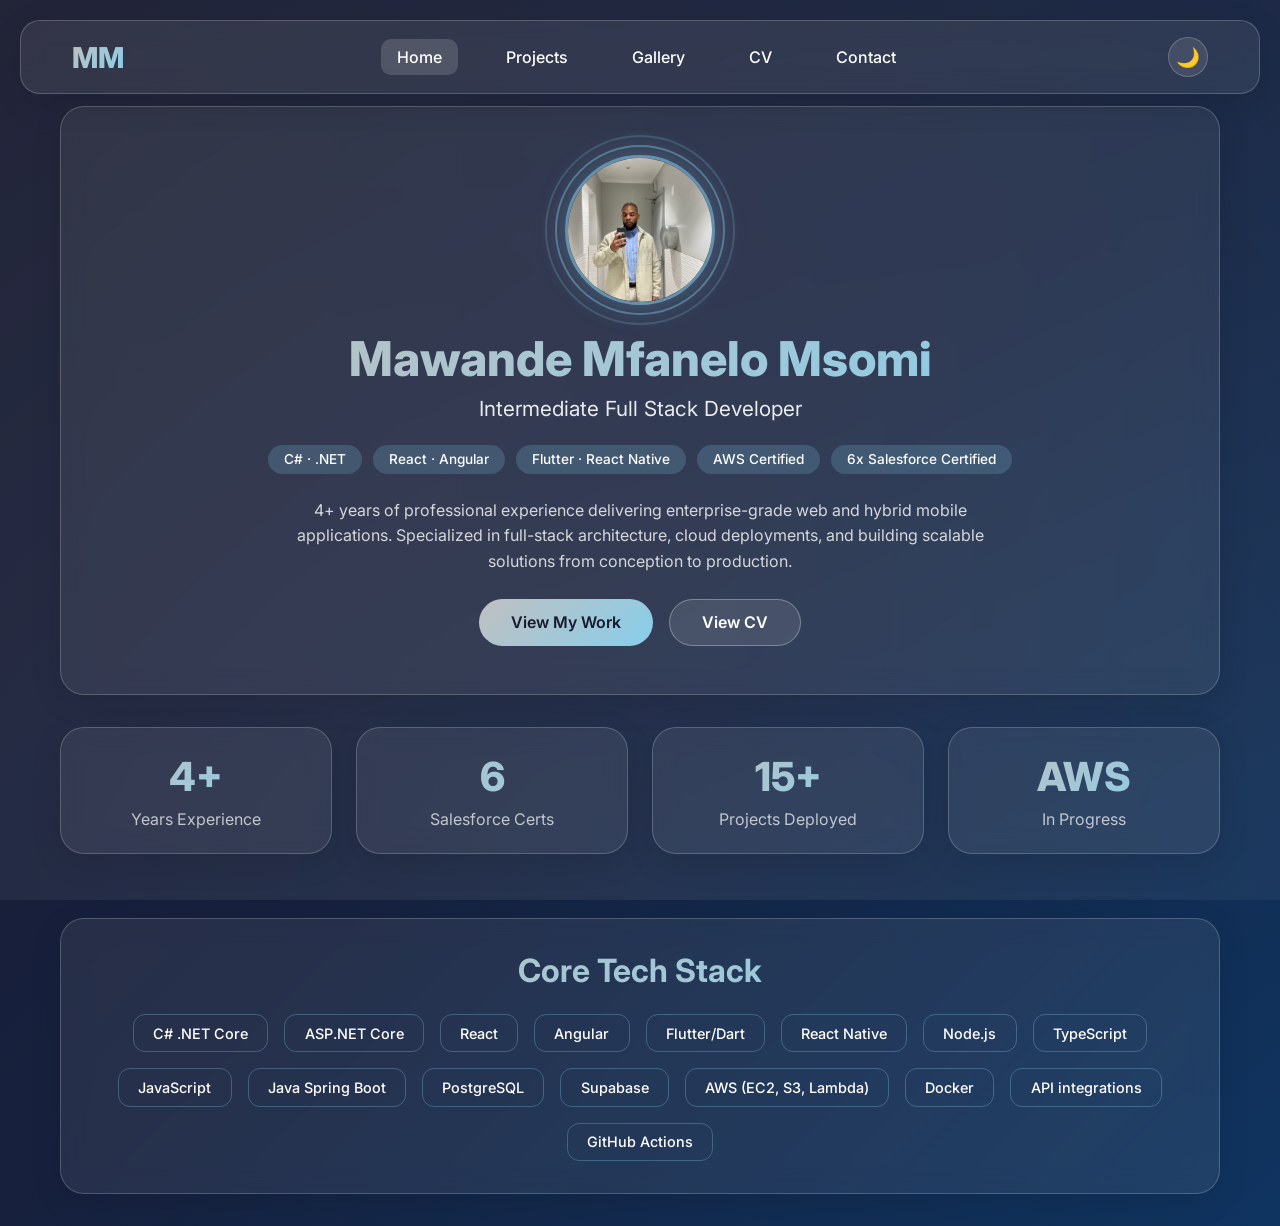
==== commit f35ee5e5: "added gallery tab on home section" ====
--- a/index.html
+++ b/index.html
@@ -22,6 +22,7 @@
             <ul class="nav-links">
                 <li><a href="index.html" class="active">Home</a></li>
                 <li><a href="projects.html">Projects</a></li>
+                <li><a href="gallery.html">Gallery</a></li>
                 <li><a href="cv.html">CV</a></li>
                 <li><a href="contact.html">Contact</a></li>
             </ul>
--- a/css/style.css
+++ b/css/style.css
@@ -1,3 +1,4 @@
+/* ===== RESET ===== */
 * {
     margin: 0;
     padding: 0;
@@ -14,7 +15,7 @@
 
 /* ===== THEMES ===== */
 
-/* Regular Theme (Dark Navy + Silver/Blue) - ORIGINAL */
+/* Regular Theme (Dark Navy + Silver/Blue) */
 body[data-theme="regular"] {
     background: linear-gradient(135deg, #1a1a2e 0%, #16213e 50%, #0f3460 100%);
     color: #fff;
@@ -47,16 +48,10 @@
     background-clip: text;
     color: transparent;
 }
-body[data-theme="regular"] .project-title {
-    color: #87CEEB;
-}
+body[data-theme="regular"] .project-title,
 body[data-theme="regular"] .experience-item h3,
-body[data-theme="regular"] .education-item h3 {
-    color: #87CEEB;
-}
-body[data-theme="regular"] .skill-category h3 {
-    color: #87CEEB;
-}
+body[data-theme="regular"] .education-item h3,
+body[data-theme="regular"] .skill-category h3,
 body[data-theme="regular"] .contact-detail a {
     color: #87CEEB;
 }
@@ -83,12 +78,7 @@
 }
 body[data-theme="light"] .hero-title,
 body[data-theme="light"] .section-title,
-body[data-theme="light"] .page-title {
-    background: linear-gradient(135deg, #2563eb, #60a5fa);
-    -webkit-background-clip: text;
-    background-clip: text;
-    color: transparent;
-}
+body[data-theme="light"] .page-title,
 body[data-theme="light"] .stat-number {
     background: linear-gradient(135deg, #2563eb, #60a5fa);
     -webkit-background-clip: text;
@@ -117,18 +107,14 @@
 body[data-theme="light"] .nav-links a.active {
     background: rgba(135, 206, 235, 0.3);
 }
-body[data-theme="light"] .project-description {
-    color: #374151;
-}
-body[data-theme="light"] .experience-item ul li {
+body[data-theme="light"] .project-description,
+body[data-theme="light"] .experience-item ul li,
+body[data-theme="light"] .skill-category p {
     color: #374151;
 }
 body[data-theme="light"] .company,
 body[data-theme="light"] .institution {
     color: #4b5563;
-}
-body[data-theme="light"] .skill-category p {
-    color: #374151;
 }
 body[data-theme="light"] .contact-detail a {
     color: #2563eb;
@@ -155,16 +141,10 @@
 body[data-theme="light"] .btn-secondary:hover {
     background: rgba(0, 0, 0, 0.1);
 }
-body[data-theme="light"] .project-title {
-    color: #2563eb;
-}
+body[data-theme="light"] .project-title,
 body[data-theme="light"] .experience-item h3,
-body[data-theme="light"] .education-item h3 {
-    color: #2563eb;
-}
-body[data-theme="light"] .skill-category h3 {
-    color: #2563eb;
-}
+body[data-theme="light"] .education-item h3,
+body[data-theme="light"] .skill-category h3,
 body[data-theme="light"] .project-link {
     color: #2563eb;
 }
@@ -194,12 +174,7 @@
 }
 body[data-theme="dark"] .hero-title,
 body[data-theme="dark"] .section-title,
-body[data-theme="dark"] .page-title {
-    background: linear-gradient(135deg, #90ee90, #00ff7f);
-    -webkit-background-clip: text;
-    background-clip: text;
-    color: transparent;
-}
+body[data-theme="dark"] .page-title,
 body[data-theme="dark"] .stat-number {
     background: linear-gradient(135deg, #90ee90, #00ff7f);
     -webkit-background-clip: text;
@@ -210,7 +185,10 @@
 body[data-theme="dark"] .page-subtitle {
     color: #b0b0b0;
 }
-body[data-theme="dark"] .hero-description {
+body[data-theme="dark"] .hero-description,
+body[data-theme="dark"] .project-description,
+body[data-theme="dark"] .experience-item ul li,
+body[data-theme="dark"] .skill-category p {
     color: #c0c0c0;
 }
 body[data-theme="dark"] .stat-label {
@@ -228,18 +206,9 @@
 body[data-theme="dark"] .nav-links a.active {
     background: rgba(144, 238, 144, 0.15);
 }
-body[data-theme="dark"] .project-description {
-    color: #c0c0c0;
-}
-body[data-theme="dark"] .experience-item ul li {
-    color: #c0c0c0;
-}
 body[data-theme="dark"] .company,
 body[data-theme="dark"] .institution {
     color: #9ca3af;
-}
-body[data-theme="dark"] .skill-category p {
-    color: #c0c0c0;
 }
 body[data-theme="dark"] .contact-detail a {
     color: #90ee90;
@@ -266,16 +235,10 @@
 body[data-theme="dark"] .btn-secondary:hover {
     background: rgba(144, 238, 144, 0.2);
 }
-body[data-theme="dark"] .project-title {
-    color: #90ee90;
-}
+body[data-theme="dark"] .project-title,
 body[data-theme="dark"] .experience-item h3,
-body[data-theme="dark"] .education-item h3 {
-    color: #90ee90;
-}
-body[data-theme="dark"] .skill-category h3 {
-    color: #90ee90;
-}
+body[data-theme="dark"] .education-item h3,
+body[data-theme="dark"] .skill-category h3,
 body[data-theme="dark"] .project-link {
     color: #90ee90;
 }
@@ -283,7 +246,7 @@
     color: #90ee90;
 }
 
-/* Animated Background */
+/* ===== ANIMATED BACKGROUND ===== */
 .bg-animation {
     position: fixed;
     top: 0;
@@ -308,7 +271,7 @@
     66% { transform: translate(2%, 1%) rotate(-1deg); }
 }
 
-/* Glass Navigation - RESTORED */
+/* ===== GLASS NAVIGATION ===== */
 .glass-nav {
     position: sticky;
     top: 20px;
@@ -392,14 +355,14 @@
     color: #fff;
 }
 
-/* Container */
+/* ===== CONTAINER ===== */
 .container {
     max-width: 1200px;
     margin: 2rem auto;
     padding: 0 20px;
 }
 
-/* Glass Cards - RESTORED */
+/* ===== GLASS CARDS ===== */
 .glass-card {
     backdrop-filter: blur(12px);
     border-radius: 24px;
@@ -438,7 +401,6 @@
     box-shadow: 0 0 30px rgba(135, 206, 235, 0.3);
 }
 
-/* Pulsing ring animation */
 .photo-ring {
     position: absolute;
     top: -10px;
@@ -464,21 +426,11 @@
 }
 
 @keyframes pulse-ring {
-    0% {
-        transform: scale(1);
-        opacity: 0.8;
-    }
-    50% {
-        transform: scale(1.1);
-        opacity: 0.3;
-    }
-    100% {
-        transform: scale(1);
-        opacity: 0.8;
-    }
-}
-
-/* Theme-specific photo rings */
+    0% { transform: scale(1); opacity: 0.8; }
+    50% { transform: scale(1.1); opacity: 0.3; }
+    100% { transform: scale(1); opacity: 0.8; }
+}
+
 body[data-theme="light"] .photo-ring {
     border-color: rgba(37, 99, 235, 0.4);
 }
@@ -501,7 +453,7 @@
     box-shadow: 0 0 30px rgba(144, 238, 144, 0.3);
 }
 
-/* Hero Section - RESTORED */
+/* ===== HERO SECTION ===== */
 .hero-card {
     text-align: center;
     padding: 3rem;
@@ -584,7 +536,7 @@
     background: rgba(255, 255, 255, 0.2);
 }
 
-/* Stats Grid - RESTORED */
+/* ===== STATS GRID ===== */
 .stats-grid {
     display: grid;
     grid-template-columns: repeat(auto-fit, minmax(200px, 1fr));
@@ -607,7 +559,7 @@
     color: rgba(255, 255, 255, 0.7);
 }
 
-/* Tech Section - RESTORED */
+/* ===== TECH SECTION ===== */
 .tech-section {
     text-align: center;
 }
@@ -637,7 +589,7 @@
     transform: scale(1.05);
 }
 
-/* Projects Grid - RESTORED */
+/* ===== PROJECTS GRID ===== */
 .projects-grid {
     display: grid;
     grid-template-columns: repeat(auto-fill, minmax(350px, 1fr));
@@ -699,7 +651,7 @@
     text-decoration: underline;
 }
 
-/* CV Page Styles - RESTORED */
+/* ===== CV PAGE ===== */
 .cv-download-buttons {
     display: flex;
     gap: 1rem;
@@ -794,7 +746,7 @@
     font-size: 0.9rem;
 }
 
-/* Contact Page - RESTORED */
+/* ===== CONTACT PAGE ===== */
 .contact-grid {
     display: grid;
     grid-template-columns: 1fr 1.5fr;
@@ -867,7 +819,7 @@
     text-align: center;
 }
 
-/* Page Header - RESTORED */
+/* ===== PAGE HEADER ===== */
 .page-header {
     text-align: center;
 }
@@ -880,6 +832,244 @@
 
 .page-subtitle {
     color: rgba(255, 255, 255, 0.7);
+}
+
+/* ===== GALLERY PAGE (Folder Style) ===== */
+.gallery-grid {
+    display: grid;
+    grid-template-columns: repeat(auto-fill, minmax(260px, 1fr));
+    gap: 1.5rem;
+}
+
+.gallery-card {
+    padding: 0;
+    overflow: hidden;
+    cursor: pointer;
+    border-radius: 20px;
+    transition: transform 0.3s ease, box-shadow 0.3s ease;
+    display: flex;
+    flex-direction: column;
+}
+
+.gallery-card:hover {
+    transform: translateY(-6px);
+    box-shadow: 0 12px 40px rgba(135, 206, 235, 0.2);
+}
+
+.gallery-image-wrapper {
+    position: relative;
+    width: 100%;
+    height: 160px;
+    overflow: hidden;
+    display: flex;
+    align-items: center;
+    justify-content: center;
+    background: linear-gradient(135deg, rgba(192,192,192,0.15), rgba(135,206,235,0.1));
+    padding: 1rem;
+}
+
+.gallery-image {
+    max-width: 100%;
+    max-height: 100%;
+    width: auto;
+    height: auto;
+    object-fit: contain;
+    border-radius: 12px;
+    box-shadow: 0 4px 20px rgba(0, 0, 0, 0.15);
+    transition: transform 0.4s ease;
+}
+
+.gallery-card:hover .gallery-image {
+    transform: scale(1.08);
+}
+
+.gallery-image-wrapper::before {
+    content: "";
+    position: absolute;
+    top: 0;
+    left: 1.5rem;
+    width: 40px;
+    height: 6px;
+    background: rgba(135, 206, 235, 0.4);
+    border-radius: 0 0 6px 6px;
+}
+
+.gallery-overlay {
+    position: absolute;
+    inset: 0;
+    background: rgba(0, 0, 0, 0.5);
+    backdrop-filter: blur(4px);
+    display: flex;
+    align-items: center;
+    justify-content: center;
+    opacity: 0;
+    transition: opacity 0.3s ease;
+}
+
+.gallery-card:hover .gallery-overlay {
+    opacity: 1;
+}
+
+.gallery-zoom {
+    color: #fff;
+    font-size: 1rem;
+    font-weight: 600;
+    padding: 0.6rem 1.2rem;
+    background: rgba(135, 206, 235, 0.3);
+    border: 1px solid rgba(135, 206, 235, 0.5);
+    border-radius: 30px;
+}
+
+.gallery-info {
+    padding: 1rem 1.25rem;
+    flex-grow: 1;
+    display: flex;
+    flex-direction: column;
+    gap: 0.4rem;
+}
+
+.gallery-title {
+    font-size: 1rem;
+    font-weight: 700;
+    color: #87CEEB;
+    margin: 0;
+    line-height: 1.3;
+}
+
+.gallery-description {
+    color: rgba(255, 255, 255, 0.7);
+    font-size: 0.8rem;
+    margin: 0;
+    line-height: 1.4;
+    flex-grow: 1;
+}
+
+.gallery-link {
+    color: #87CEEB;
+    text-decoration: none;
+    font-weight: 500;
+    font-size: 0.8rem;
+    margin-top: 0.4rem;
+    display: inline-block;
+}
+
+.gallery-link:hover {
+    text-decoration: underline;
+}
+
+.gallery-link-disabled {
+    color: rgba(255, 255, 255, 0.4) !important;
+    cursor: default;
+    font-style: italic;
+}
+
+/* ===== LIGHTBOX ===== */
+.lightbox {
+    display: none;
+    position: fixed;
+    inset: 0;
+    background: rgba(0, 0, 0, 0.95);
+    backdrop-filter: blur(12px);
+    z-index: 9999;
+    align-items: center;
+    justify-content: center;
+    padding: 2rem;
+    animation: fadeIn 0.3s ease;
+}
+
+.lightbox.active {
+    display: flex;
+}
+
+.lightbox-img {
+    max-width: 90vw;
+    max-height: 85vh;
+    border-radius: 12px;
+    box-shadow: 0 20px 60px rgba(135, 206, 235, 0.3);
+    border: 2px solid rgba(135, 206, 235, 0.3);
+    animation: zoomIn 0.3s ease;
+    object-fit: contain;
+}
+
+.lightbox-close {
+    position: absolute;
+    top: 30px;
+    right: 40px;
+    font-size: 3rem;
+    color: #fff;
+    cursor: pointer;
+    transition: transform 0.3s ease;
+    line-height: 1;
+    z-index: 10;
+    background: rgba(0, 0, 0, 0.4);
+    border-radius: 50%;
+    width: 50px;
+    height: 50px;
+    display: flex;
+    align-items: center;
+    justify-content: center;
+}
+
+.lightbox-close:hover {
+    transform: scale(1.1) rotate(90deg);
+    color: #87CEEB;
+    background: rgba(135, 206, 235, 0.2);
+}
+
+.lightbox-caption {
+    position: absolute;
+    bottom: 40px;
+    left: 50%;
+    transform: translateX(-50%);
+    color: #fff;
+    font-size: 1.2rem;
+    font-weight: 600;
+    background: rgba(0, 0, 0, 0.6);
+    padding: 0.8rem 2rem;
+    border-radius: 30px;
+    backdrop-filter: blur(12px);
+    border: 1px solid rgba(135, 206, 235, 0.3);
+    text-align: center;
+    max-width: 90vw;
+}
+
+@keyframes fadeIn {
+    from { opacity: 0; }
+    to { opacity: 1; }
+}
+
+@keyframes zoomIn {
+    from { transform: scale(0.8); opacity: 0; }
+    to { transform: scale(1); opacity: 1; }
+}
+
+/* ===== GALLERY THEME COLORS ===== */
+body[data-theme="light"] .gallery-title,
+body[data-theme="light"] .gallery-link {
+    color: #2563eb;
+}
+body[data-theme="light"] .gallery-description {
+    color: #4b5563;
+}
+body[data-theme="light"] .gallery-image-wrapper {
+    background: linear-gradient(135deg, rgba(192,192,192,0.2), rgba(135,206,235,0.15));
+}
+body[data-theme="light"] .gallery-link-disabled {
+    color: rgba(0, 0, 0, 0.4) !important;
+}
+
+body[data-theme="dark"] .gallery-title,
+body[data-theme="dark"] .gallery-link {
+    color: #90ee90;
+}
+body[data-theme="dark"] .gallery-description {
+    color: #c0c0c0;
+}
+body[data-theme="dark"] .gallery-image-wrapper {
+    background: linear-gradient(135deg, rgba(0,0,0,0.3), rgba(144,238,144,0.1));
+}
+body[data-theme="dark"] .gallery-link-disabled {
+    color: rgba(255, 255, 255, 0.3) !important;
 }
 
 /* ===== RESPONSIVE ===== */
@@ -989,6 +1179,34 @@
         font-size: 0.75rem;
         padding: 0.3rem 0.7rem;
     }
+    
+    /* Gallery mobile */
+    .gallery-grid {
+        grid-template-columns: repeat(auto-fill, minmax(220px, 1fr));
+        gap: 1rem;
+    }
+    .gallery-image-wrapper {
+        height: 140px;
+        padding: 0.75rem;
+    }
+    .gallery-title {
+        font-size: 0.9rem;
+    }
+    .gallery-description {
+        font-size: 0.75rem;
+    }
+    .lightbox-close {
+        top: 15px;
+        right: 20px;
+        font-size: 2rem;
+        width: 40px;
+        height: 40px;
+    }
+    .lightbox-caption {
+        bottom: 20px;
+        font-size: 1rem;
+        padding: 0.6rem 1.2rem;
+    }
 }
 
 @media (max-width: 480px) {
@@ -1028,4 +1246,8 @@
     .logo-text {
         font-size: 1.4rem;
     }
+    
+    .gallery-grid {
+        grid-template-columns: 1fr;
+    }
 }
